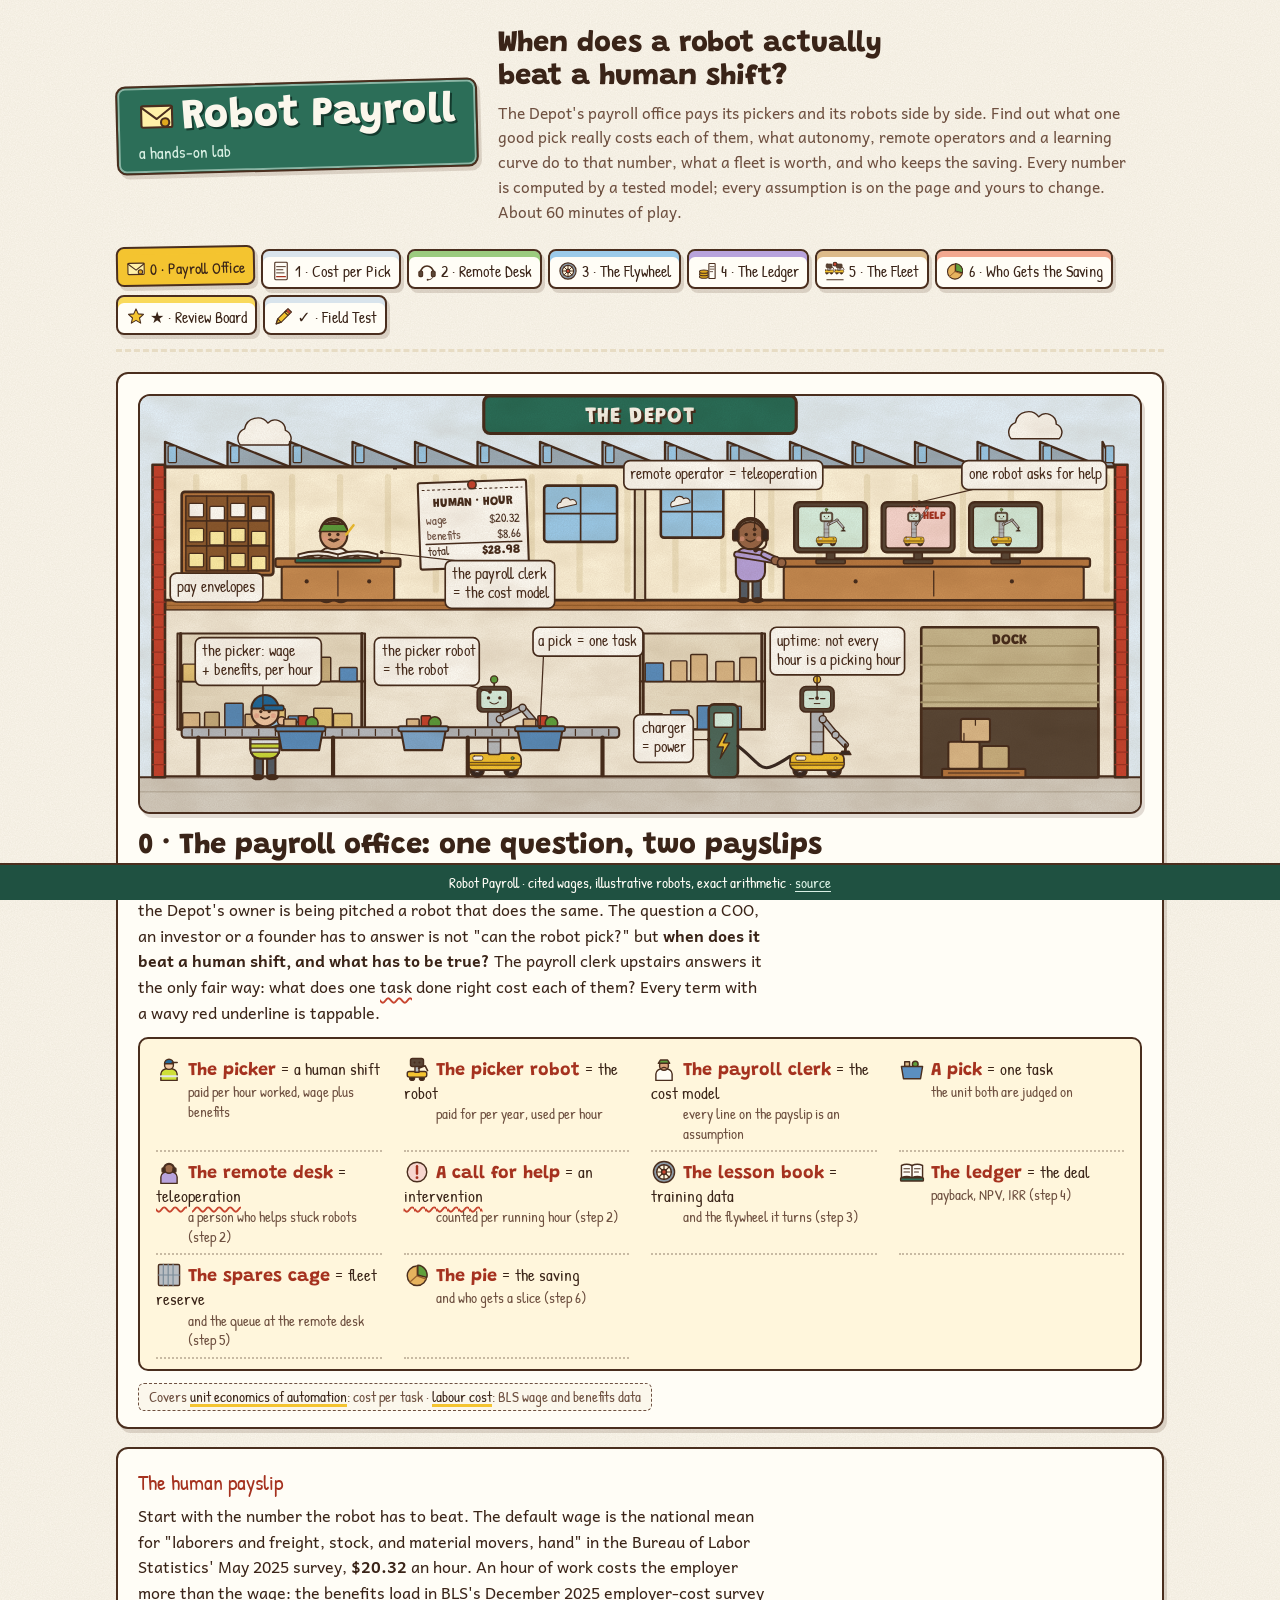
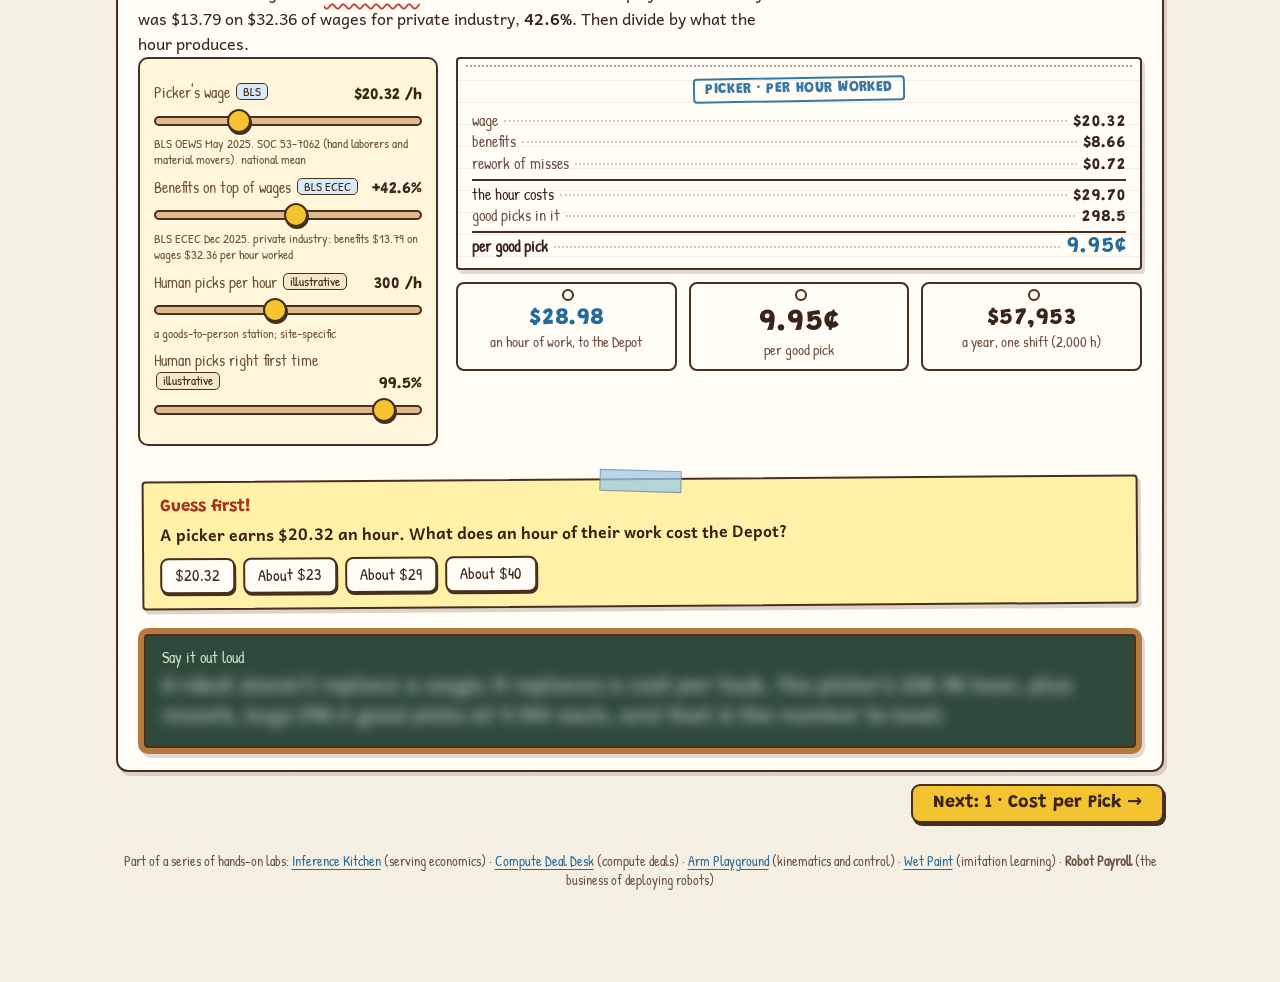
==== robot-payroll/index.html @ c78dd255 "Add Robot Payroll: a lab on when a robot beats a human shift A standalone hands-on lab in robot-payr" ====
<!doctype html>
<html lang="en">
<head>
<meta charset="utf-8">
<meta name="viewport" content="width=device-width,initial-scale=1">
<title>Robot Payroll</title>
<meta name="description" content="A hands-on lab for the business of deploying robots: when does a robot actually beat a human shift, and what has to be true? Cost per task, autonomy and remote operators, the learning curve, payback, NPV and IRR, RaaS vs buy, fleet queueing with Erlang C, and who captures the saving.">
<meta property="og:title" content="Robot Payroll: when does a robot beat a human shift?">
<meta property="og:description" content="A Busytown warehouse with a payroll office that pays humans and robots side by side. Every number comes from a tested model; every assumption is on the page and adjustable.">
<meta property="og:image" content="https://aistacked.netlify.app/robot-payroll/docs/hero.png">
<link rel="icon" href="data:image/svg+xml,%3Csvg xmlns='http://www.w3.org/2000/svg' viewBox='0 0 64 64'%3E%3Crect x='6' y='14' width='52' height='36' rx='3' fill='%23FFF1A8' stroke='%234A2E1E' stroke-width='4'/%3E%3Cpath d='M6 16 L32 36 L58 16' fill='none' stroke='%234A2E1E' stroke-width='4'/%3E%3Ccircle cx='46' cy='42' r='8' fill='%23E0A91E' stroke='%234A2E1E' stroke-width='3'/%3E%3C/svg%3E">
<link rel="preconnect" href="https://fonts.googleapis.com">
<link rel="preconnect" href="https://fonts.gstatic.com" crossorigin>
<link href="https://fonts.googleapis.com/css2?family=Andika:wght@400;700&family=Grandstander:wght@700;800&family=Patrick+Hand&display=swap" rel="stylesheet">
<link rel="stylesheet" href="css/styles.css">
</head>
<body>
<!--
THESIS: A robot beats a human shift when its cost per GOOD task is lower, and that turns on a handful of numbers a pitch deck rarely shows together: utilisation, uptime, cycle time, success rate, interventions per hour and the minutes each takes, the operator ratio those imply, and how fast interventions fall with fleet hours. Drawn as a Busytown warehouse whose payroll office pays humans and robots side by side.
OWN-WORLD: flat gouache on paper; warm-brown outlines; Grandstander signboards, Patrick Hand labels, Andika body; payslips, price tags, sticky-note predictions, chalkboard takeaways; a ledger-green masthead.
HONESTY: the arithmetic (capital recovery, NPV, IRR, payback, Erlang C, the finite-population queue, binomial spares, exact Poisson intervals) is exact. Wage, benefits and electricity defaults are cited (BLS OEWS, BLS ECEC, EIA). Every robot number (price, cycle time, uptime, success, interventions, handling time, operator wage, RaaS fee, margins) is an illustrative assumption, labelled. The learning curve is a toy.
-->
<svg width="0" height="0" style="position:absolute" aria-hidden="true" focusable="false"><defs><filter id="gouache" x="-2%" y="-2%" width="104%" height="104%"><feTurbulence type="fractalNoise" baseFrequency=".045" numOctaves="2" seed="3" result="w"/><feDisplacementMap in="SourceGraphic" in2="w" scale="1.3" xChannelSelector="R" yChannelSelector="G"/></filter></defs></svg>
<div class="wrap">
<header>
  <div class="mast"><b><span class="mi" aria-hidden="true"></span>Robot Payroll</b><span>a hands-on lab</span></div>
  <div><h1>When does a robot actually beat a human shift?</h1>
  <p class="sub">The Depot's payroll office pays its pickers and its robots side by side. Find out what one good pick really costs each of them, what autonomy, remote operators and a learning curve do to that number, what a fleet is worth, and who keeps the saving. Every number is computed by a tested model; every assumption is on the page and yours to change. About 60 minutes of play.</p></div>
</header>

<nav id="nav" aria-label="Steps"></nav>
<div class="changed" id="changed" hidden></div>

<!-- ============ STEP 0 ============ -->
<section id="s0" data-title="Payroll Office" data-n="0">
  <div class="card">
    <div class="scene" data-art="s0"></div>
    <h2>0 · The payroll office: one question, two payslips</h2>
    <p class="lede">The Depot is a warehouse in Busytown. Pickers lift items out of totes into orders, and the Depot's owner is being pitched a robot that does the same. The question a COO, an investor or a founder has to answer is not "can the robot pick?" but <b>when does it beat a human shift, and what has to be true?</b> The payroll clerk upstairs answers it the only fair way: what does one <span class="g" data-g="task">task</span> done right cost each of them? Every term with a wavy red underline is tappable.</p>
    <div class="kmap">
      <div><span class="k" data-i="picker" aria-hidden="true"></span><b>The picker</b> = a human shift<br><span class="t">paid per hour worked, wage plus benefits</span></div>
      <div><span class="k" data-i="robot" aria-hidden="true"></span><b>The picker robot</b> = the robot<br><span class="t">paid for per year, used per hour</span></div>
      <div><span class="k" data-i="clerk" aria-hidden="true"></span><b>The payroll clerk</b> = the cost model<br><span class="t">every line on the payslip is an assumption</span></div>
      <div><span class="k" data-i="tote" aria-hidden="true"></span><b>A pick</b> = one task<br><span class="t">the unit both are judged on</span></div>
      <div><span class="k" data-i="operator" aria-hidden="true"></span><b>The remote desk</b> = <span class="g" data-g="teleop">teleoperation</span><br><span class="t">a person who helps stuck robots (step 2)</span></div>
      <div><span class="k" data-i="help" aria-hidden="true"></span><b>A call for help</b> = an <span class="g" data-g="intervention">intervention</span><br><span class="t">counted per running hour (step 2)</span></div>
      <div><span class="k" data-i="flywheel" aria-hidden="true"></span><b>The lesson book</b> = training data<br><span class="t">and the flywheel it turns (step 3)</span></div>
      <div><span class="k" data-i="ledger" aria-hidden="true"></span><b>The ledger</b> = the deal<br><span class="t">payback, NPV, IRR (step 4)</span></div>
      <div><span class="k" data-i="spares" aria-hidden="true"></span><b>The spares cage</b> = fleet reserve<br><span class="t">and the queue at the remote desk (step 5)</span></div>
      <div><span class="k" data-i="pie" aria-hidden="true"></span><b>The pie</b> = the saving<br><span class="t">and who gets a slice (step 6)</span></div>
    </div>
    <p class="covers">Covers <b>unit economics of automation</b>: cost per task · <b>labour cost</b>: BLS wage and benefits data</p>
  </div>

  <div class="card">
    <h3>The human payslip</h3>
    <p class="lede">Start with the number the robot has to beat. The default wage is the national mean for "laborers and freight, stock, and material movers, hand" in the Bureau of Labor Statistics' May 2025 survey, <span class="qv" data-q="wage">$20.32</span> an hour. An hour of work costs the employer more than the wage: the <span class="g" data-g="burden">benefits load</span> in BLS's December 2025 employer-cost survey was $13.79 on $32.36 of wages for private industry, <span class="qv" data-q="burden">42.6%</span>. Then divide by what the hour produces.</p>
    <div class="pg">
      <div class="panel">
        <div class="sl" data-k="wage"></div>
        <div class="sl" data-k="burden"></div>
        <div class="sl" data-k="humanRate"></div>
        <div class="sl" data-k="humanSuccess"></div>
      </div>
      <div>
        <div class="slips"><div id="s0slip"></div></div>
        <div class="grid g3" style="margin-top:12px">
          <div class="stat"><div class="v acc" id="s0h">–</div><div class="l">an hour of work, to the Depot</div></div>
          <div class="stat big"><div class="v" id="s0cpp">–</div><div class="l">per good pick</div></div>
          <div class="stat"><div class="v" id="s0yr">–</div><div class="l">a year, one shift (2,000 h)</div></div>
        </div>
      </div>
    </div>
    <div class="predict" data-p="s0a">
      <div class="tag">Guess first!</div>
      <div class="q">A picker earns $20.32 an hour. What does an hour of their work cost the Depot?</div>
      <div class="opts"><button data-a="0">$20.32</button><button data-a="1">About $23</button><button data-a="2" data-right>About $29</button><button data-a="3">About $40</button></div>
      <div class="why"><span class="qv" data-q="hourly">$28.98</span>: benefits add <span class="qv" data-q="burden">42.6%</span> to every hour worked (paid leave, insurance, retirement, payroll taxes). That is the BLS average for all private-industry workers; warehouse employers' own loads differ, so the slider is yours. At 300 picks an hour and 99.5% right first time, that hour buys <span class="qv" data-q="hGood">298.5</span> good picks: <span class="qv" data-q="hCents">9.95¢</span> each, including a minute of rework for each miss.</div>
    </div>
    <div class="say" data-say="s0">
      <div class="tag">Say it out loud</div>
      <div class="line">A robot doesn't replace a wage; it replaces a cost per task. The picker's <span class="qv" data-q="hourly">$28.98</span> hour, plus rework, buys <span class="qv" data-q="hGood">298.5</span> good picks at <span class="qv" data-q="hCents">9.95¢</span> each, and that is the number to beat.</div>
    </div>
  </div>
</section>

<!-- ============ STEP 1 ============ -->
<section id="s1" data-title="Cost per Pick" data-n="1">
  <div class="card">
    <div class="scene" data-art="s1"></div>
    <h2>1 · Cost per pick: the robot's payslip</h2>
    <p class="lede">A robot isn't paid by the hour, but every year of it has to be paid for. Its payslip, per scheduled hour: a <span class="g" data-g="crf">capital charge</span> that repays the price and the <span class="g" data-g="integration">integration</span> over its life at the discount rate, upkeep, power, its share of a remote operator, and <span class="g" data-g="rework">rework</span> for every miss. Then divide by the good picks it actually makes, which is where <span class="g" data-g="uptime">uptime</span>, <span class="g" data-g="cycle">cycle time</span>, <span class="g" data-g="success">success rate</span> and calls for help come in. <span class="g" data-g="cpp">Cost per good pick</span> = the hour's cost ÷ the hour's good picks.</p>
    <p class="covers">Covers <b>total cost of ownership</b> · <b>capital recovery</b> vs depreciation · <b>utilisation</b></p>
  </div>
  <div class="card">
    <h3>Two payslips, one scale</h3>
    <div class="pg">
      <div class="panel">
        <div class="sl" data-k="shifts"></div>
        <div class="sl" data-k="capex"></div>
        <div class="sl" data-k="integration"></div>
        <div class="sl" data-k="life"></div>
        <div class="sl" data-k="uptime"></div>
        <div class="sl" data-k="cycle"></div>
        <div class="sl" data-k="success"></div>
        <div class="callout co-i">Robot numbers are <b>illustrative assumptions</b>, not any company's figures. Calls for help and the remote operator are step 2; they're on the slip already.</div>
      </div>
      <div>
        <div class="slips"><div id="s1hslip"></div><div id="s1rslip"></div></div>
        <div class="grid g3" style="margin-top:12px">
          <div class="stat big"><div class="v" id="s1r">–</div><div class="l">robot, per good pick</div></div>
          <div class="stat big"><div class="v acc" id="s1h">–</div><div class="l">human, per good pick</div></div>
          <div class="stat"><div class="v" id="s1s">–</div><div class="l" id="s1sl">robot saves</div></div>
        </div>
        <canvas id="s1bar" class="chart sm" aria-label="Where each cent of a good pick goes, robot against human"></canvas>
        <div class="chartcap">Where a good pick's cost goes. The robot's lines, left to right: capital, upkeep (maintenance and software), power, operators, rework.</div>
      </div>
    </div>
    <h3>Utilisation: the same robot, more hours</h3>
    <p class="lede">The picker costs the same per hour whether the Depot runs one shift or three. The robot's capital and upkeep are fixed per year, so every extra hour it works makes each pick cheaper.</p>
    <canvas id="s1util" class="chart" aria-label="Robot cost per pick against hours worked a year, with the human's cost per pick"></canvas>
    <div class="predict" data-p="s1a">
      <div class="tag">Guess first!</div>
      <div class="q">At two shifts the robot costs <span class="qv" data-q="rCents">8.23¢</span> a pick against the picker's <span class="qv" data-q="hCents">9.95¢</span>. The Depot only runs one shift. Now?</div>
      <div class="opts"><button data-a="0">Still 8.23¢: it's per pick</button><button data-a="1" data-right>Dearer than the picker</button><button data-a="2">Cheaper: less wear</button></div>
      <div class="why"><span class="qv" data-q="r1Cents">13.91¢</span>: the capital charge and upkeep are spread over 2,000 hours instead of 4,000, and the robot loses. Three shifts: <span class="qv" data-q="r3Cents">6.33¢</span>. Utilisation is the first thing to ask a customer about, before the robot's price.</div>
    </div>
    <div class="predict" data-p="s1b">
      <div class="tag">Guess first!</div>
      <div class="q">Which line on the robot's payslip is the smallest?</div>
      <div class="opts"><button data-a="0" data-right>Power</button><button data-a="1">The remote operator's share</button><button data-a="2">Rework of missed picks</button></div>
      <div class="why">Power: <span class="qv" data-q="powerHour">8¢</span> an hour at a 1 kW average draw and EIA's 2024 industrial price of 8.13¢/kWh. The surprise is the other end: at 97% first-time success, rework is <span class="qv" data-q="reworkHour">$4.65</span> an hour, more than the operator's share (<span class="qv" data-q="opsHour">$3.17</span>). Only capital, at <span class="qv" data-q="capHour">$13.19</span>, is bigger. Success rate is a cost line, not a quality footnote.</div>
    </div>
    <div class="say" data-say="s1">
      <div class="tag">Say it out loud</div>
      <div class="line">Cost per good pick is the hour's capital charge, upkeep, power, operator share and rework, divided by good picks. Utilisation spreads the fixed costs; uptime, cycle time and success set how many good picks there are to spread them over.</div>
    </div>
  </div>
  <div class="card" id="books">
    <h3>The books: every assumption</h3>
    <p class="lede">Every number the lab uses, where it comes from, and a slider. Changes here carry through every step. <span class="src bls">BLS</span> <span class="src eia">EIA</span> are cited public data (see SOURCES.md); <span class="src illus">illustrative</span> numbers are assumptions to change; <span class="src toy">toy</span> marks the teaching model in step 3.</p>
    <div id="booksbox" class="booksbox"></div>
    <div class="btnrow"><button class="ghost" id="booksReset">Reset every assumption to the defaults</button></div>
  </div>
</section>

<!-- ============ STEP 2 ============ -->
<section id="s2" data-title="Remote Desk" data-n="2">
  <div class="card">
    <div class="scene" data-art="s2"></div>
    <h2>2 · The remote desk: autonomy is not a yes or no</h2>
    <p class="lede">No robot in a real warehouse is fully autonomous. Some of the time it gets stuck (an item it can't grip, a tote out of place) and calls for help: an <span class="g" data-g="intervention">intervention</span>. A remote operator fixes it by <span class="g" data-g="teleop">teleoperation</span>. Two numbers describe this: interventions per running hour λ (or its inverse, the <span class="g" data-g="mtbi">MTBI</span>), and the operator time each one takes, τ (minutes per call, written as a share of an hour). Together they set the <span class="g" data-g="ratio">operator ratio</span>: one operator can keep up with at most occupancy ÷ (λτ) robots.</p>
    <p class="covers">Covers <b>autonomy as a rate</b> · <b>teleoperation economics</b> · the <b>last 5%</b> problem</p>
  </div>
  <div class="card">
    <h3>Calls per hour, minutes per call</h3>
    <div class="pg">
      <div class="panel">
        <div class="sl"><div class="sl-h"><span>Minutes between calls (MTBI) <span class="src illus">illustrative</span></span><b id="s2mv">–</b></div><input type="range" id="s2m" min="0" max="1000" step="1" aria-label="Minutes between calls"></div>
        <div class="sl" data-k="handleMin"></div>
        <div class="sl" data-k="occTarget"></div>
        <div class="sl" data-k="opWage"></div>
        <div class="lbl">Operator ratio</div>
        <div class="seg" id="s2mode"></div>
        <div class="sl" data-k="opRatio" id="s2fixed"></div>
      </div>
      <div>
        <div class="grid g3">
          <div class="stat"><div class="v" id="s2lam">–</div><div class="l">calls per running hour</div></div>
          <div class="stat"><div class="v good" id="s2aut">–</div><div class="l"><span class="g" data-g="autonomy">autonomous</span>, per pick attempt</div></div>
          <div class="stat"><div class="v" id="s2rat">–</div><div class="l">robots per operator</div></div>
          <div class="stat"><div class="v" id="s2occ">–</div><div class="l">operator <span class="g" data-g="occ">busy</span></div></div>
          <div class="stat"><div class="v" id="s2ops">–</div><div class="l">operator cost per pick</div></div>
          <div class="stat big"><div class="v" id="s2cpp">–</div><div class="l">robot per good pick</div></div>
        </div>
        <canvas id="s2chart" class="chart" aria-label="Robot cost per pick against minutes between calls, with the operator share and the human's cost"></canvas>
        <div class="chartcap">Log scale: from a call every minute to one every 100 hours. The dot is where you are.</div>
      </div>
    </div>
    <h3>The last 5%</h3>
    <p class="lede">Autonomy quoted as a percentage hides the rate. At 10 seconds a pick, the robot attempts 360 picks a running hour, so every point of autonomy below 100% is 3.6 calls an hour.</p>
    <div class="tablewrap"><table class="ladder" id="s2tab"></table></div>
    <div class="predict" data-p="s2a">
      <div class="tag">Guess first!</div>
      <div class="q">The default robot calls for help twice an hour and each call takes the operator 2 minutes. That's <span class="qv" data-q="autonomy">99.44%</span> autonomous per pick. How many robots can one operator look after, staying 75% busy?</div>
      <div class="opts"><button data-a="0">About 100</button><button data-a="1">About 50</button><button data-a="2" data-right>About 11</button><button data-a="3">About 2</button></div>
      <div class="why"><span class="qv" data-q="ratio">11.25</span>. Each robot needs 2 × 2 = 4 operator-minutes per running hour, and 45 busy minutes an hour ÷ 4 = 11.25. "Over 99% autonomous" and "one person per eleven robots" are the same robot.</div>
    </div>
    <div class="predict" data-p="s2b">
      <div class="tag">Guess first!</div>
      <div class="q">At 95% autonomy per pick the robot costs <span class="qv" data-q="a95cents">23.8¢</span> a pick, with <span class="qv" data-q="a95ratio">1.25</span> robots per operator. At 99.9%?</div>
      <div class="opts"><button data-a="0">About 20¢</button><button data-a="1" data-right>About 7¢</button><button data-a="2">About 1¢</button></div>
      <div class="why"><span class="qv" data-q="a999cents">7.13¢</span>. Almost the whole gain is in the last five points: 99% is still <span class="qv" data-q="a99cents">9.42¢</span>, barely under the picker. Past 99.9% the curve goes flat (99.99%: <span class="qv" data-q="a9999cents">7.07¢</span>): the operator line has shrunk to a sliver, one person is capped at watching <span class="qv" data-q="a999ratio">50.0</span> robots, so the rest of the payslip is all that's left. The last 5% of autonomy is where a robot company's economics are made.</div>
    </div>
    <div class="say" data-say="s2">
      <div class="tag">Say it out loud</div>
      <div class="line">Autonomy is a rate: calls per hour times minutes per call. That product sets how many robots one person can watch, and over the last few percent of autonomy the operator line collapses from a cost that sinks the robot to almost nothing.</div>
    </div>
  </div>
</section>

<!-- ============ STEP 3 ============ -->
<section id="s3" data-title="The Flywheel" data-n="3">
  <div class="card">
    <div class="scene" data-art="s3"></div>
    <h2>3 · The flywheel: interventions are training data</h2>
    <p class="lede">Every intervention is a labelled example of something the robot couldn't do, recorded exactly where it went wrong. Feed them back into training (the idea behind <span class="g" data-g="dagger">DAgger and human-in-the-loop learning</span>) and the next software release calls for help less. The more robots deployed, the more hours, the more lessons: a flywheel. How fast it spins is not something this lab can measure, so it is modelled as a <b>transparent toy</b>: interventions per hour fall by a fixed share each time the vendor's cumulative fleet hours double, a <span class="g" data-g="learning">learning curve</span> borrowed by analogy from Wright's 1936 study of airframe labour (about 20% per doubling). No robotics company's curve is used or implied.</p>
    <p class="covers">Covers <b>learning curves</b> · <b>data network effects</b> · one line of <b>DAgger / HIL</b></p>
  </div>
  <div class="card">
    <h3>Calls per hour, as the fleet's hours double</h3>
    <div class="pg">
      <div class="panel">
        <div class="sl" data-k="lambda"></div>
        <div class="sl" data-k="learnDrop"></div>
        <div class="sl" data-k="hours0"></div>
        <div class="sl" data-k="vendorHoursYr"></div>
        <div class="sl" data-k="lambdaFloor"></div>
        <div class="btnrow"><button class="ghost" type="button" id="s3young">A younger robot: 6 calls an hour</button><button class="ghost" type="button" id="s3back">Back to 2</button></div>
        <div class="callout co-w"><b>A toy, labelled.</b> λ(H) = λ₀ · (H / H₀)^log₂(1 − drop), never below the floor. H₀ is the vendor's fleet hours so far, growing by the hours per year. Change any of it.</div>
      </div>
      <div>
        <div class="grid g4">
          <div class="stat"><div class="v" id="s3l1">–</div><div class="l">calls an hour, year 1</div></div>
          <div class="stat"><div class="v" id="s3l3">–</div><div class="l">year 3</div></div>
          <div class="stat"><div class="v" id="s3l5">–</div><div class="l">year 5</div></div>
          <div class="stat"><div class="v good" id="s3x">–</div><div class="l">robot beats the picker from</div></div>
        </div>
        <canvas id="s3chart" class="chart" aria-label="Calls per hour and robot cost per pick over five years on the learning curve"></canvas>
        <div class="chartcap">Left scale: cents per good pick. Right scale, in brick red: calls per running hour. The dashed green line marks the month the robot gets cheaper than the picker, if it does.</div>
      </div>
    </div>
    <div class="predict" data-p="s3a">
      <div class="tag">Guess first!</div>
      <div class="q">A younger robot calls for help 6 times an hour and loses to the picker today. With 20% fewer calls per doubling, starting at 200,000 fleet hours and adding 400,000 a year, when does it start beating the picker?</div>
      <div class="opts"><button data-a="0">Never</button><button data-a="1" data-right>In about a year</button><button data-a="2">After about five years</button></div>
      <div class="why">Month <span class="qv" data-q="cross6">12</span> (set calls to 6 and read the tile). The early doublings come fast: 200,000 hours becomes 600,000 in the first year. The later ones are slow: by year 3 the default robot has had <span class="qv" data-q="dbl3">2.81</span> doublings and calls <span class="qv" data-q="lam3">1.07</span> times an hour, not zero. A curve per doubling rewards whoever has the most deployed hours.</div>
    </div>
    <div class="predict" data-p="s3b">
      <div class="tag">Guess first!</div>
      <div class="q">For the Depot's fleet of 20, what does the learning curve add to the deal's NPV (step 4, 5 years at 10%)?</div>
      <div class="opts"><button data-a="0">Nothing: the robots are already bought</button><button data-a="1" data-right>About a third more</button><button data-a="2">It doubles it five times over</button></div>
      <div class="why">NPV goes from <span class="qv" data-q="npv">$1.63M</span> to <span class="qv" data-q="npvLearn">$2.20M</span> when the software updates bring the calls down (toggle "learning" in step 4). Fewer calls means fewer operators, because the ratio follows the workload. That's why buyers ask whether updates are included, and investors ask for the curve: by cohort, by site, with the definition of an intervention fixed.</div>
    </div>
    <div class="say" data-say="s3">
      <div class="tag">Say it out loud</div>
      <div class="line">Every intervention is a training example. If the vendor learns from them, calls fall with doublings of fleet hours, so deployed hours are the moat, and the curve is an assumption to ask for, not a fact to assume.</div>
    </div>
  </div>
</section>

<!-- ============ STEP 4 ============ -->
<section id="s4" data-title="The Ledger" data-n="4">
  <div class="card">
    <div class="scene" data-art="s4"></div>
    <h2>4 · The ledger: payback, NPV, IRR, and rent or buy</h2>
    <p class="lede">Now the Depot considers a fleet. Year 0: it pays for the robots and their integration. Every year after: it saves the payroll for the picks the robots make, minus what the robots cost to run. The clerk reports three numbers: <span class="g" data-g="payback">payback</span> (when cash in covers cash out), <span class="g" data-g="npv">NPV</span> at the <span class="g" data-g="rate">discount rate</span>, and <span class="g" data-g="irr">IRR</span>. Then two questions a board asks: <span class="g" data-g="raas">rent or buy</span>, and which assumption matters most (the <span class="g" data-g="tornado">tornado</span>).</p>
    <p class="covers">Covers <b>capital budgeting</b>: payback, NPV, IRR · <b>RaaS vs buy</b> · <b>sensitivity analysis</b> · <b>break-even wage</b></p>
  </div>
  <div class="card">
    <h3>A fleet deployment</h3>
    <div class="pg">
      <div class="panel">
        <div class="sl" data-k="fleet"></div>
        <div class="sl" data-k="life"></div>
        <div class="sl" data-k="rate"></div>
        <div class="sl" data-k="raasFee"></div>
        <label class="tg"><input type="checkbox" id="s4learn"><span class="sw"></span>with the learning curve (step 3)</label>
        <div class="callout co-i">RaaS here: a monthly fee per robot that includes the hardware, maintenance and software; the Depot still pays for integration, power, operators and rework. Contracts vary; this one is illustrative.</div>
      </div>
      <div>
        <div class="tablewrap"><table class="ladder" id="s4tab"></table></div>
        <canvas id="s4cash" class="chart" aria-label="Cumulative cash for buying and renting the fleet, by year"></canvas>
        <div class="chartcap">Undiscounted running total of cash: the year-0 outlay, then each year's saving. Where a line crosses zero is its simple payback.</div>
        <div class="grid g2" style="margin-top:12px">
          <div class="stat"><div class="v" id="s4bew">–</div><div class="l"><span class="g" data-g="bew">break-even wage</span>: robot = human per pick</div></div>
          <div class="stat"><div class="v" id="s4bewn">–</div><div class="l">wage at which NPV = 0</div></div>
        </div>
      </div>
    </div>
    <div class="mathbox" id="s4math"></div>
    <h3>Which assumption matters most?</h3>
    <p class="lede">Each bar moves one assumption to a low and a high value (labelled), everything else at the books, and shows the fleet's NPV. Widest first.</p>
    <canvas id="s4torn" class="chart tall" aria-label="Tornado chart of NPV sensitivity to each assumption"></canvas>
    <div class="chartcap"><span class="sw" style="background:#F4B7A7"></span>the pessimistic end of each range · <span class="sw" style="background:#BFE3A6"></span>the optimistic end · the solid line is the books' NPV</div>
    <div class="predict" data-p="s4a">
      <div class="tag">Guess first!</div>
      <div class="q">Of these, which swings the fleet's NPV the most across its range?</div>
      <div class="opts"><button data-a="0">The picker's wage, ±20%</button><button data-a="1" data-right>Shifts a day, 1 to 3</button><button data-a="2">The robot's price, ±25%</button><button data-a="3">Calls per hour, 1 to 4</button></div>
      <div class="why">Shifts (the tornado's top bar: <span class="qv" data-q="tornadoTop">Shifts a day</span>). One shift and the deal loses money; three and NPV more than triples. A deck that quotes payback "on a 24/7 operation" to a one-shift customer is quoting a different deal. Useful life is next: robots that last 3 years rather than 5 turn the NPV negative.</div>
    </div>
    <div class="predict" data-p="s4b">
      <div class="tag">Guess first!</div>
      <div class="q">The fleet pays back in <span class="qv" data-q="payback">32</span> months with an NPV of <span class="qv" data-q="npv">$1.63M</span> and an IRR of <span class="qv" data-q="irr">24.9%</span>. Below what wage does the robot stop beating the picker?</div>
      <div class="opts"><button data-a="0">About $10 an hour</button><button data-a="1" data-right>About $16 an hour</button><button data-a="2">About $20 an hour</button></div>
      <div class="why"><span class="qv" data-q="bew">$16.18</span>, only 20% under the national mean. And the wage at which NPV hits zero is the same, <span class="qv" data-q="bewNpv">$16.18</span>: the capital line on the payslip is the level payment that repays the robot at the discount rate, so "cheaper per pick" and "positive NPV" are one test. Renting at $5,000 a robot-month gives an NPV of <span class="qv" data-q="npvRaas">$1.44M</span>: less, but with a quarter of the cash up front and the vendor carrying the hardware risk.</div>
    </div>
    <div class="say" data-say="s4">
      <div class="tag">Say it out loud</div>
      <div class="line">Payback ignores the cost of money and every year after it; NPV and IRR don't. The deal turns on utilisation and useful life before the robot's price, and the break-even wage says which labour markets it works in.</div>
    </div>
  </div>
</section>

<!-- ============ STEP 5 ============ -->
<section id="s5" data-title="The Fleet" data-n="5">
  <div class="card">
    <div class="scene" data-art="s5"></div>
    <h2>5 · The fleet: shared operators, queues and spares</h2>
    <p class="lede">With twenty robots sharing a remote desk, two of them sometimes get stuck at once, and one waits. A waiting robot isn't picking. This is a queue: calls arrive at random, operators serve them, and the <span class="g" data-g="erlang">Erlang C</span> formula from the <span class="g" data-g="mmc">M/M/c queue</span> gives the chance a call waits and how long. The arrival rate depends on how many robots are running, which depends on how long they wait, so the model solves for both together. Then the other fleet question: how many <span class="g" data-g="spares">spares</span>.</p>
    <p class="covers">Covers <b>queueing</b>: M/M/c, Erlang C, the finite-population check · <b>pooling</b> · <b>spares</b> (binomial)</p>
  </div>
  <div class="card">
    <h3>The remote desk as a queue</h3>
    <div class="pg">
      <div class="panel">
        <div class="sl"><div class="sl-h"><span>Robots sharing the desk</span><b id="s5Rv">–</b></div><input type="range" id="s5R" min="2" max="100" step="1" aria-label="Robots"></div>
        <div class="sl"><div class="sl-h"><span>Operators on shift</span><b id="s5cv">–</b></div><input type="range" id="s5c" min="1" max="20" step="1" aria-label="Operators"></div>
        <div class="sl" data-k="lambda"></div>
        <div class="sl" data-k="handleMin"></div>
        <div class="btnrow"><button class="ghost" id="s5best">Find the cheapest number of operators</button></div>
      </div>
      <div>
        <div class="grid g3">
          <div class="stat"><div class="v" id="s5A">–</div><div class="l">offered load (erlangs)</div></div>
          <div class="stat"><div class="v" id="s5rho">–</div><div class="l">each operator busy</div></div>
          <div class="stat"><div class="v" id="s5pw">–</div><div class="l">calls that wait (Erlang C)</div></div>
          <div class="stat big"><div class="v" id="s5wq">–</div><div class="l">average wait per call</div></div>
          <div class="stat"><div class="v" id="s5idle">–</div><div class="l">of a robot's time spent waiting</div></div>
          <div class="stat big"><div class="v" id="s5cpp">–</div><div class="l">robot per good pick</div></div>
        </div>
        <canvas id="s5chart" class="chart" aria-label="Robot cost per pick against the number of operators"></canvas>
        <div class="chartcap" id="s5cap"></div>
      </div>
    </div>
    <h3>Pooling: the same ratio, bigger desks</h3>
    <div class="tablewrap"><table class="ladder" id="s5pool"></table></div>
    <h3>Spares</h3>
    <div class="pg">
      <div class="panel">
        <div class="sl"><div class="sl-h"><span>Chance the full fleet is working</span><b id="s5tv">–</b></div><input type="range" id="s5t" min="0.5" max="0.995" step="0.005" aria-label="Target"></div>
        <div class="sl" data-k="uptime"></div>
      </div>
      <div class="grid g3">
        <div class="stat"><div class="v" id="s5p0">–</div><div class="l">chance all are up, no spares</div></div>
        <div class="stat big"><div class="v" id="s5S">–</div><div class="l">spares needed</div></div>
        <div class="stat"><div class="v" id="s5Sx">–</div><div class="l">extra robot capital</div></div>
      </div>
    </div>
    <div class="predict" data-p="s5a">
      <div class="tag">Guess first!</div>
      <div class="q">Twenty robots share two operators, each operator busy about 60% of the time. How long does a stuck robot wait, on average, before someone picks up?</div>
      <div class="opts"><button data-a="0">No wait: they're only 60% busy</button><button data-a="1" data-right>About a minute</button><button data-a="2">About ten minutes</button></div>
      <div class="why"><span class="qv" data-q="q2wait">60</span> seconds on top of the 2-minute fix: <span class="qv" data-q="q2pw">42%</span> of calls find both operators busy, because calls arrive in clumps. One operator for twenty robots: <span class="qv" data-q="q1wait">12.2</span> minutes, and the robot loses to the picker. Three: <span class="qv" data-q="q3wait">9</span> seconds. The cheapest desk here has <span class="qv" data-q="bestC">2</span> operators: fewer and robots idle, more and operators idle.</div>
    </div>
    <div class="predict" data-p="s5b">
      <div class="tag">Guess first!</div>
      <div class="q">Keep the ratio at one operator per ten robots. Ten robots with one operator, or a hundred robots with ten: who waits longer?</div>
      <div class="opts"><button data-a="0">The same: same ratio</button><button data-a="1" data-right>The small desk, by far</button><button data-a="2">The big desk: more robots calling</button></div>
      <div class="why">Ten robots, one operator: <span class="qv" data-q="s10wait">147</span> seconds a call. A hundred robots, ten operators: <span class="qv" data-q="s100wait">3</span> seconds. That's <span class="g" data-g="pooling">pooling</span>: a busy moment at one robot is a quiet one at another. An operator ratio from a small pilot understates what a big fleet can run; a ratio quoted for a big fleet overstates what a small customer gets.</div>
    </div>
    <div class="say" data-say="s5">
      <div class="tag">Say it out loud</div>
      <div class="line">When robots share operators, calls queue, and waiting robots don't pick. Erlang C prices the wait; pooling operators across a bigger fleet makes the same ratio wait far less, so scale is an economy of the remote desk. Spares are a binomial: with 95% uptime, twenty robots are all up only about a third of the time.</div>
    </div>
  </div>
</section>

<!-- ============ STEP 6 ============ -->
<section id="s6" data-title="Who Gets the Saving" data-n="6">
  <div class="card">
    <div class="scene" data-art="s6"></div>
    <h2>6 · Who gets the saving: the investor's lens</h2>
    <p class="lede">A robot replaces payroll. That payroll is a pie, and the customer is the last to be served: the robot maker takes its hardware and service price, the integrator its fee, the money tied up its interest, the operators their wages, and rework and power their share. This is a one-step <b>illustrative</b> split of one robot-year at the books' numbers, with margins you can change. It shows the mechanics, not any company's economics.</p>
    <p class="covers">Covers <b>value capture</b> · <b>price ceilings</b> · <b>robotics diligence</b></p>
  </div>
  <div class="card">
    <h3>One robot-year of replaced payroll, sliced</h3>
    <div class="pg">
      <div class="panel">
        <div class="sl" data-k="capex"></div>
        <div class="sl" data-k="cogsPct"></div>
        <div class="sl" data-k="svcMargin"></div>
        <div class="sl" data-k="integration"></div>
        <div class="sl" data-k="intMargin"></div>
      </div>
      <div>
        <canvas id="s6pie" class="chart bar1" aria-label="The payroll a robot replaces in a year, split into who receives it"></canvas>
        <div class="tablewrap"><table class="ladder" id="s6tab"></table></div>
        <div class="grid g3" style="margin-top:12px">
          <div class="stat"><div class="v" id="s6pay">–</div><div class="l">payroll replaced a robot-year</div></div>
          <div class="stat big"><div class="v good" id="s6cust">–</div><div class="l" id="s6custl">the Depot keeps</div></div>
          <div class="stat"><div class="v" id="s6ceil">–</div><div class="l"><span class="g" data-g="ceiling">price ceiling</span> for the robot</div></div>
        </div>
      </div>
    </div>
    <div class="predict" data-p="s6a">
      <div class="tag">Guess first!</div>
      <div class="q">A robot replaces <span class="qv" data-q="payroll">$123,780</span> of picker payroll a year. How much of it does the Depot keep?</div>
      <div class="opts"><button data-a="0">About 80%</button><button data-a="1">About half</button><button data-a="2" data-right>About a sixth</button></div>
      <div class="why"><span class="qv" data-q="custShare">17%</span>. The robot maker's gross profit is <span class="qv" data-q="makerProfit">$21,000</span> a robot-year at these margins, about as much as the customer keeps. The robot's <span class="g" data-g="ceiling">price ceiling</span> is <span class="qv" data-q="ceiling">$212,360</span>: above it the Depot is better off with pickers. Every point of uptime, success or autonomy raises that ceiling, which is why a robot company's pricing power lives in its operating metrics, not its bill of materials.</div>
    </div>
  </div>
  <div class="card">
    <h3>The diligence checklist</h3>
    <p class="lede">A robotics startup's deck quotes an MTBI, an operator ratio and an autonomy rate. Put its claims here; the checklist tests them against each other and the books, and lists what to ask for. The 95% range on MTBI is the <span class="g" data-g="poisson">exact Poisson interval</span> for the number of interventions behind it.</p>
    <div class="pg">
      <div class="panel">
        <div class="sl"><div class="sl-h"><span>Claimed MTBI</span><b id="d1v">–</b></div><input type="range" id="d1" min="0.1" max="40" step="0.1" aria-label="Claimed MTBI hours"></div>
        <div class="sl"><div class="sl-h"><span>Robot-hours behind the claim</span><b id="d2v">–</b></div><input type="range" id="d2" min="10" max="20000" step="10" aria-label="Robot-hours of evidence"></div>
        <div class="sl"><div class="sl-h"><span>Claimed robots per operator</span><b id="d3v">–</b></div><input type="range" id="d3" min="1" max="100" step="1" aria-label="Claimed robots per operator"></div>
        <div class="sl"><div class="sl-h"><span>Claimed autonomy per pick</span><b id="d4v">–</b></div><input type="range" id="d4" min="90" max="99.99" step="0.01" aria-label="Claimed autonomy percent"></div>
      </div>
      <div>
        <div class="checks" id="dlist"></div>
        <div class="brief" id="dask"></div>
        <div class="btnrow"><button class="ghost" id="dcopy">Copy the checklist</button><span class="status" id="dst"></span></div>
      </div>
    </div>
    <div class="predict" data-p="s6b">
      <div class="tag">Guess first!</div>
      <div class="q">A deck says "MTBI of 8 hours", from 120 robot-hours of pilot data. What range is that consistent with?</div>
      <div class="opts"><button data-a="0">7.5 to 8.5 hours</button><button data-a="1" data-right>About 5 to 14 hours</button><button data-a="2">Anything from 1 to 100 hours</button></div>
      <div class="why">120 hours at 8 hours each is <span class="qv" data-q="ciK">15</span> interventions, and the exact 95% interval for 15 random events turns into an MTBI between <span class="qv" data-q="ciLo">4.9</span> and <span class="qv" data-q="ciHi">14.3</span> hours. Ask for the hours behind every rate, by site and by month, and for the definition of an intervention.</div>
    </div>
    <div class="say" data-say="s6">
      <div class="tag">Say it out loud</div>
      <div class="line">The saving is the payroll replaced minus everyone else's slice; the customer eats last, and the robot's price ceiling is set by the payroll. Diligence asks for the numbers that size the pie: calls per hour, minutes per call, uptime, success, operator ratio, and the hours behind each.</div>
    </div>
  </div>
</section>

<!-- ============ REVIEW BOARD ============ -->
<section id="cap" data-title="Review Board" data-n="★">
  <div class="card">
    <div class="scene" data-art="cap"></div>
    <h2>★ Investor review board</h2>
    <p class="lede">Three pitch decks from three fictional robot companies, each with one flawed line in its spreadsheet. For each: run the deck's own sheet through the model (it reproduces the claim), pick the fix, re-run it, and name what the deck got wrong. The tempting fixes are on the list; they move the number the wrong way, or not at all. Each deck is scored on the re-run <em>and</em> the diagnosis.</p>
    <div id="capcases"></div>
    <div class="row" style="margin-top:12px"><span class="stars" id="capstars">☆☆☆</span><span class="verdict" id="capverdict"></span></div>
  </div>
</section>

<!-- ============ FIELD TEST ============ -->
<section id="ft" data-title="Field Test" data-n="✓">
  <div class="card">
    <h2>✓ Field test</h2>
    <p class="lede">Ten questions. Answer each by operating the widget in the step named, at the books' default assumptions (reset them in step 1 if you've changed any). Eight or more earns the check.</p>
    <div id="ftqs"></div>
    <div class="btnrow"><button class="act" id="ftgo">Grade me</button><span id="ftscore" style="font:18px var(--hand);align-self:center"></span></div>
  </div>
  <div class="card">
    <h3>What's exact here, what's sourced, and what's a model</h3>
    <ul class="honest">
      <li><b>Exact arithmetic:</b> the capital recovery factor, NPV, IRR (bisection), payback, break-even wages (bisection), Erlang C (from Erlang B by the standard recursion), the M/M/c wait, the finite-population "machine-repair" queue used as a cross-check, binomial spares, and the exact (Garwood) Poisson interval. <code>node tests/check.js</code> checks each against hand-computed cases and prints every number this page quotes.</li>
      <li><b>Sourced defaults:</b> the picker's wage ($20.32, BLS Occupational Employment and Wage Statistics, May 2025, SOC 53-7062, national mean); the benefits load (42.6%, BLS Employer Costs for Employee Compensation, December 2025, private industry, $13.79 of benefits on $32.36 of wages per hour worked); electricity (8.13¢/kWh, EIA's 2024 US average industrial price). Dated, with links, in SOURCES.md.</li>
      <li><b>Illustrative assumptions, labelled on every slider:</b> every robot number (price, integration, life, maintenance, software, power draw, uptime, cycle time, success, interventions, minutes per intervention), the human's picks per hour and accuracy, rework minutes, the operator's wage and ratio limits, the discount rate, the RaaS fee, and the margins in step 6. Publicly listed robot prices are quoted in SOURCES.md only as anchors (a $24,950 mobile manipulator for research, a $74,500 quadruped in 2020); a warehouse picking cell is a different product. No company's private numbers are used, and the three decks are fictional.</li>
      <li><b>Teaching models:</b> the learning curve is a toy (a Wright-style curve by analogy, not a measurement). The queue assumes random arrivals and service times and uses the infinite-population Erlang C with a fixed point for the call rate; the exact finite-population model is shown beside it and waits less for small fleets. Cash flows are yearly, pre-tax, with no residual value, no ramp-up and no inflation. Humans are assumed to be paid only for hours worked; real staffing has minimum shifts, overtime, hiring and turnover costs this model leaves out.</li>
    </ul>
    <p class="muted" style="font-size:15px;margin-top:10px">Sources (dated, with what each supports, in <a href="https://github.com/bakulbadwal/aistack/blob/main/robot-payroll/SOURCES.md" target="_blank" rel="noopener">SOURCES.md</a>): BLS <a href="https://www.bls.gov/oes/current/oes537062.htm" target="_blank" rel="noopener">OEWS, 53-7062</a> · BLS <a href="https://www.bls.gov/news.release/ecec.htm" target="_blank" rel="noopener">Employer Costs for Employee Compensation</a> · EIA <a href="https://www.eia.gov/electricity/annual/" target="_blank" rel="noopener">Electric Power Annual</a> · IFR <a href="https://ifr.org/ifr-press-releases/news/service-robots-see-global-growth-boom" target="_blank" rel="noopener">World Robotics 2025</a> · Wright (1936), "Factors Affecting the Cost of Airplanes" · Erlang (1917) · Ross, Gordon &amp; Bagnell (2011), DAgger.</p>
    <div class="btnrow"><button class="ghost" id="reset">Reset all progress</button></div>
  </div>
</section>

<p class="series">Part of a series of hands-on labs: <a href="https://bakulbadwal.github.io/inference-kitchen/">Inference Kitchen</a> (serving economics) · <a href="https://bakulbadwal.github.io/compute-deal-desk/">Compute Deal Desk</a> (compute deals) · <a href="https://bakulbadwal.github.io/arm-playground/">Arm Playground</a> (kinematics and control) · <a href="https://bakulbadwal.github.io/arm-playground/wet-paint/">Wet Paint</a> (imitation learning) · <b>Robot Payroll</b> (the business of deploying robots)</p>
</div>
<div id="tip" role="tooltip"></div>
<footer>Robot Payroll · cited wages, illustrative robots, exact arithmetic · <a href="https://github.com/bakulbadwal/aistack/tree/main/robot-payroll" style="color:#D9F0E4">source</a></footer>

<script src="js/core.js"></script>
<script src="js/glossary.js"></script>
<script src="js/art.js"></script>
<script src="js/app.js"></script>
</body>
</html>
---- robot-payroll/css/styles.css ----
/* Robot Payroll — a Busytown warehouse with a payroll office, sibling of Inference Kitchen, Compute Deal Desk and Wet Paint.
   Flat gouache on paper, warm-brown outlines, hand-lettered signs, every object labelled. Built on Wet Paint's stylesheet. */
:root{
  --paper:#FBF7EC; --sheet:#FFFDF6; --ink:#3A2418; --line:#4A2E1E; --soft:#6E5040; --rule:#E7DCC4;
  --yellow:#F4C430; --brick:#C8452F; --grass:#5FA03C; --sky:#9CCBEA; --sand:#DDBB8A; --lilac:#B8A3DC; --steel:#B9BDC2; --wood:#B8793F;
  /* darker partners for text/lines on paper (≥4.5:1) */
  --brick-d:#A5321F; --grass-d:#3B7422; --sky-d:#246A9C; --yellow-d:#8A6300; --lilac-d:#5E4A94;
  /* the Depot */
  --human:#246A9C; --robot:#8A6300; --ops:#5E4A94; --ledger:#2C6E58; --ledger-d:#1F5141; --manila:#F3E3B8;
  --sign:'Grandstander','Patrick Hand',system-ui,sans-serif;
  --hand:'Patrick Hand','Kalam',system-ui,sans-serif;
  --body:'Andika',system-ui,-apple-system,'Segoe UI',sans-serif;
  --stroke:2.5px solid var(--line);
  --lift:3px 4px 0 rgba(74,46,30,.16);
}
*{box-sizing:border-box;margin:0;padding:0}
html{-webkit-text-size-adjust:100%}
body{background:var(--paper);color:var(--ink);font:16px/1.6 var(--body);padding-bottom:68px;overflow-x:hidden;
  background-image:url("data:image/svg+xml,%3Csvg xmlns='http://www.w3.org/2000/svg' width='240' height='240'%3E%3Cfilter id='n'%3E%3CfeTurbulence type='fractalNoise' baseFrequency='.85' numOctaves='3' stitchTiles='stitch'/%3E%3CfeColorMatrix values='0 0 0 0 .29 0 0 0 0 .18 0 0 0 0 .12 0 0 0 .12 0'/%3E%3C/filter%3E%3Crect width='100%25' height='100%25' filter='url(%23n)'/%3E%3C/svg%3E");background-size:240px 240px}
a{color:var(--sky-d);text-underline-offset:3px}
.wrap{max-width:1080px;margin:0 auto;padding:18px 16px}

/* ---------- masthead: a painted highway guide sign ---------- */
header{display:grid;grid-template-columns:auto 1fr;gap:20px;align-items:center;padding:10px 0 18px}
.mast{display:inline-block;background:var(--ledger);color:var(--paper);border:var(--stroke);border-radius:10px;padding:8px 20px 10px;box-shadow:inset 0 0 0 2px rgba(217,240,228,.55),var(--lift);transform:rotate(-1.5deg)}
.mast b{display:block;font:800 42px/1.05 var(--sign);letter-spacing:.01em;text-shadow:2px 2px 0 #143A2D}
.mast span{display:block;font:400 17px/1.2 var(--hand);color:#D9F0E4;margin-top:2px}
.mast .mi{display:inline-block;width:38px;height:38px;vertical-align:-7px;margin-right:6px}
.mast .mi svg{width:100%;height:100%;display:block}
h1{font:800 29px/1.15 var(--sign);color:var(--ink);text-wrap:balance}
.sub{color:var(--soft);font-size:15.5px;margin-top:6px;max-width:640px}
@media(max-width:720px){header{grid-template-columns:1fr}.mast b{font-size:36px}h1{font-size:24px}}

/* ---------- nav: painted street signs ---------- */
nav{display:flex;gap:6px;flex-wrap:wrap;margin:6px 0 20px;padding-bottom:14px;border-bottom:3px dashed var(--rule)}
nav button{--c:var(--yellow);background:var(--sheet);border:var(--stroke);border-radius:8px;color:var(--ink);padding:10px 8px 6px;cursor:pointer;font:400 16px/1.15 var(--hand);box-shadow:inset 0 6px 0 var(--c),var(--lift);transition:transform .15s cubic-bezier(.2,.8,.2,1)}
nav button:hover{transform:translateY(-2px)}
nav button.on{background:var(--c);transform:translateY(-3px) rotate(-1deg)}
nav button .ic{display:inline-block;width:20px;height:20px;vertical-align:-4px;margin-right:4px}
nav button .ic svg,.kmap .k svg{width:100%;height:100%;display:block}
nav button .chk{color:var(--grass-d);margin-left:4px;font-weight:700}
nav button:nth-child(1){--c:var(--yellow)}nav button:nth-child(2){--c:#D9E4EC}nav button:nth-child(3){--c:#9BCB7E}nav button:nth-child(4){--c:var(--sky)}
nav button:nth-child(5){--c:var(--lilac)}nav button:nth-child(6){--c:var(--sand)}nav button:nth-child(7){--c:#F2A88F}nav button:nth-child(8){--c:#F9D95B}nav button:nth-child(9){--c:#D9E4EC}nav button:nth-child(10){--c:#B7DD9C}nav button:nth-child(11){--c:#E5C9F2}
canvas.chart2{aspect-ratio:2.6/1;height:auto}
.series{font:400 14px/1.4 var(--hand);color:var(--soft);text-align:center;margin:18px 0 6px}
.series a{color:var(--sky-d)}
nav button:focus-visible{outline:3px solid var(--sky-d);outline-offset:2px}

section{display:none}
section.on{display:block;animation:rise .35s cubic-bezier(.16,1,.3,1)}
@keyframes rise{from{opacity:.001;transform:translateY(8px)}to{opacity:1;transform:none}}

/* ---------- the illustrated scene ---------- */
.scene{position:relative;background:#E5F2FA;border:var(--stroke);border-radius:12px;overflow:hidden;margin:0 0 16px;box-shadow:var(--lift);min-height:60px}
.scene svg{display:block;width:100%;height:auto;filter:url(#gouache)}
.scene::after{content:"";position:absolute;inset:0;pointer-events:none;background:url("data:image/svg+xml,%3Csvg xmlns='http://www.w3.org/2000/svg' width='600' height='300'%3E%3Cfilter id='m'%3E%3CfeTurbulence type='fractalNoise' baseFrequency='.018 .035' numOctaves='4' seed='7' stitchTiles='stitch'/%3E%3CfeColorMatrix values='0 0 0 0 .35 0 0 0 0 .22 0 0 0 0 .12 0 0 0 .9 -.28'/%3E%3C/filter%3E%3Crect width='100%25' height='100%25' filter='url(%23m)'/%3E%3C/svg%3E"),url("data:image/svg+xml,%3Csvg xmlns='http://www.w3.org/2000/svg' width='240' height='240'%3E%3Cfilter id='n'%3E%3CfeTurbulence type='fractalNoise' baseFrequency='.85' numOctaves='3' stitchTiles='stitch'/%3E%3CfeColorMatrix values='0 0 0 0 .29 0 0 0 0 .18 0 0 0 0 .12 0 0 0 .5 0'/%3E%3C/filter%3E%3Crect width='100%25' height='100%25' filter='url(%23n)'/%3E%3C/svg%3E");background-size:600px 300px,240px 240px;mix-blend-mode:multiply;opacity:.34}
.scene:empty{display:none}

/* ---------- panels ---------- */
.card{background:var(--sheet);border:var(--stroke);border-radius:12px;padding:20px 20px 16px;margin-bottom:18px;box-shadow:var(--lift)}
.card h2{font:800 29px/1.15 var(--sign);color:var(--ink);margin-bottom:8px;text-wrap:balance}
.card h3{font:400 22px/1.2 var(--hand);color:var(--brick-d);margin:18px 0 8px}
.card h3:first-child{margin-top:0}
.lede{font-size:16px;max-width:70ch}
.covers{display:inline-block;margin-top:12px;font:400 15px/1.35 var(--hand);color:var(--soft);background:var(--paper);border:1.5px dashed var(--soft);border-radius:6px;padding:3px 10px}
.covers b{color:var(--ink);font-weight:400;text-decoration:underline;text-decoration-color:var(--yellow);text-decoration-thickness:3px}
.grid{display:grid;gap:12px}
.g2{grid-template-columns:1fr 1fr}.g3{grid-template-columns:repeat(3,1fr)}.g4{grid-template-columns:repeat(4,1fr)}
@media(max-width:760px){.g2,.g3,.g4{grid-template-columns:1fr 1fr}}
@media(max-width:400px){.stat{padding:20px 6px 8px}.stat .l{font-size:13.5px}}
.pg{display:grid;grid-template-columns:300px minmax(0,1fr);gap:18px;align-items:start}
@media(max-width:840px){.pg{grid-template-columns:minmax(0,1fr)}}
.panel{background:#FFF6DC;border:2px solid var(--line);border-radius:10px;padding:14px;margin-bottom:12px;min-width:0}
.panel h3{margin-top:0}

/* readouts: price tags hung on a nail */
.stat{position:relative;background:var(--sheet);border:2px solid var(--line);border-radius:8px;padding:22px 8px 9px;text-align:center;min-width:0}
.stat::before{content:"";position:absolute;top:5px;left:50%;width:8px;height:8px;margin-left:-4px;border-radius:50%;background:var(--paper);border:2px solid var(--line)}
.stat .v{font:800 23px/1.15 var(--sign);font-variant-numeric:tabular-nums;overflow-wrap:anywhere;color:var(--ink)}
.stat .l{font:400 14.5px/1.2 var(--hand);color:var(--soft);margin-top:2px}
.stat.big .v{font-size:30px}
.v.good{color:var(--grass-d)}.v.warn{color:var(--yellow-d)}.v.bad{color:var(--brick-d)}.v.gold{color:#8A5A12}.v.acc{color:var(--sky-d)}.v.acc{color:var(--human)}

/* ---------- controls ---------- */
.lbl{font:400 16px/1.3 var(--hand);color:var(--soft);margin-top:6px}
.sl{margin:9px 0}
.sl-h{display:flex;justify-content:space-between;align-items:flex-end;gap:8px;font:400 16px/1.3 var(--hand);color:var(--soft);margin-bottom:4px}
.sl-h .src{vertical-align:2px;margin-left:2px}
.sl .note{font:400 13px/1.25 var(--hand);color:var(--soft);margin-top:3px}
.sl-h>span{flex:1;min-width:0}
.sl-h b{color:var(--ink);font:700 16px var(--sign);text-align:right;white-space:nowrap;flex:none}
input[type=range]{-webkit-appearance:none;appearance:none;width:100%;height:10px;background:var(--sand);border:2px solid var(--line);border-radius:6px;outline:none;cursor:pointer}
input[type=range]::-webkit-slider-thumb{-webkit-appearance:none;width:24px;height:24px;border-radius:50%;background:var(--yellow);border:2.5px solid var(--line);box-shadow:1px 2px 0 var(--line)}
input[type=range]::-moz-range-thumb{width:20px;height:20px;border-radius:50%;background:var(--yellow);border:2.5px solid var(--line)}
input[type=range]:focus-visible::-webkit-slider-thumb{box-shadow:0 0 0 4px rgba(36,106,156,.45)}
.seg{display:flex;gap:6px;flex-wrap:wrap;margin:6px 0 10px}
.seg button{background:var(--sheet);border:2px solid var(--line);color:var(--ink);padding:4px 10px 5px;border-radius:7px;cursor:pointer;font:400 16px/1.2 var(--hand);transition:transform .12s}
.seg button:hover{transform:translateY(-1px)}
.seg button.on{background:var(--sky);box-shadow:inset 0 -3px 0 rgba(74,46,30,.18)}
.seg button:disabled{opacity:.4;cursor:not-allowed;transform:none}
button:focus-visible{outline:3px solid var(--sky-d);outline-offset:2px}
.tg{display:flex;align-items:center;gap:10px;padding:5px 0;font-size:15px;cursor:pointer;user-select:none}
.tg input{position:absolute;opacity:0;width:1px;height:1px}
.tg .sw{width:40px;height:23px;border-radius:12px;background:var(--sand);border:2px solid var(--line);position:relative;flex:none;transition:background .15s}
.tg .sw::after{content:"";position:absolute;top:2px;left:2px;width:15px;height:15px;border-radius:50%;background:var(--sheet);border:2px solid var(--line);transition:transform .18s cubic-bezier(.2,.8,.2,1)}
.tg input:checked+.sw{background:var(--grass)}
.tg input:checked+.sw::after{transform:translateX(17px)}
.tg input:focus-visible+.sw{box-shadow:0 0 0 3px rgba(36,106,156,.45)}
.tg input:disabled+.sw{opacity:.5}
button.act{background:var(--yellow);color:var(--ink);border:2.5px solid var(--line);padding:8px 20px 9px;border-radius:9px;font:700 18px/1 var(--sign);cursor:pointer;box-shadow:2px 3px 0 var(--line);transition:transform .1s,box-shadow .1s}
button.act:hover{transform:translate(-1px,-1px);box-shadow:3px 4px 0 var(--line)}
button.act:active{transform:translate(2px,3px);box-shadow:0 0 0 var(--line)}
button.act:disabled{opacity:.55;cursor:default;transform:none;box-shadow:2px 3px 0 var(--line)}
button.ghost{background:var(--sheet);color:var(--ink);border:2px solid var(--line);padding:6px 13px 7px;border-radius:8px;font:400 16px/1.1 var(--hand);cursor:pointer;box-shadow:1px 2px 0 var(--line);transition:transform .1s,box-shadow .1s}
button.ghost:hover{background:#FFF1C6}
button.ghost:active{transform:translate(1px,2px);box-shadow:0 0 0 var(--line)}
button.ghost:disabled{opacity:.55;cursor:default}
.btnrow{display:flex;gap:8px;flex-wrap:wrap;margin:8px 0;align-items:center}
input[type=number],input[type=text],select{background:var(--sheet);border:2px solid var(--line);color:var(--ink);padding:7px 10px;border-radius:7px;font:16px var(--body);width:160px;max-width:100%}
input:focus,select:focus{outline:3px solid var(--sky-d);outline-offset:1px}

/* ---------- callouts: little signs pinned up ---------- */
.callout{border-radius:8px;padding:9px 12px 10px;margin-top:10px;font-size:15px;border:2px solid var(--line);background:var(--sheet)}
.co-i{background:#EAF4FB}.co-w{background:#FFF3CC}.co-r{background:#FBE3DC}.co-g{background:#E7F3DE}
.callout b{color:var(--ink)}

/* ---------- predict: a sticky note ---------- */
.predict{position:relative;background:#FFF1A8;border:2px solid var(--line);border-radius:4px;padding:16px 16px 14px;margin:20px 4px 14px;box-shadow:3px 4px 0 rgba(74,46,30,.2);transform:rotate(-.4deg)}
.predict::before{content:"";position:absolute;top:-10px;left:50%;width:80px;height:20px;margin-left:-40px;background:rgba(156,203,234,.75);border:1.5px solid rgba(74,46,30,.35);transform:rotate(2deg)}
.predict .tag{font:700 17px/1 var(--sign);color:var(--brick-d);margin-bottom:6px}
.predict .q{font-weight:700;font-size:16px;margin-bottom:10px}
.predict .opts{display:flex;gap:8px;flex-wrap:wrap}
.predict .opts button{background:var(--sheet);border:2px solid var(--line);color:var(--ink);padding:6px 13px 7px;border-radius:8px;cursor:pointer;font:400 16.5px/1.2 var(--hand);box-shadow:1px 2px 0 var(--line)}
.predict .opts button:hover:not(:disabled){background:#FFFBE6}
.predict .opts button.right{background:#BFE3A6}
.predict .opts button.wrong{background:#F4B7A7;text-decoration:line-through}
.predict .opts button:disabled{cursor:default}
.predict .why{display:none;margin-top:11px;font-size:15.5px;border-top:2px dashed rgba(74,46,30,.35);padding-top:10px}
.predict.done .why{display:block;animation:rise .3s cubic-bezier(.16,1,.3,1)}

/* ---------- say it out loud: a chalkboard ---------- */
.say{position:relative;border:6px solid var(--wood);border-radius:10px;padding:14px 18px;margin-top:20px;background:#2F4A3A;color:#E9F1E4;box-shadow:inset 0 0 0 2px var(--line),var(--lift)}
.say .tag{font:400 16px/1.2 var(--hand);color:#CFE2C4;margin-bottom:6px}
.say .line{font:700 21px/1.45 var(--sign);color:#FFFDF6}
.say:not(.open) .line{filter:blur(6px);user-select:none;pointer-events:none;opacity:.55}
.say.open .tag{color:var(--yellow)}

/* ---------- the cast: a menu board ---------- */
.kmap{display:grid;grid-template-columns:repeat(auto-fit,minmax(220px,1fr));gap:0 22px;margin-top:12px;background:#FFF6DC;border:2.5px solid var(--line);border-radius:10px;padding:10px 16px}
.kmap div{display:block;padding:7px 0;border-bottom:2px dotted rgba(74,46,30,.3);font:400 17px/1.3 var(--hand)}
.kmap .k{display:inline-block;width:26px;height:26px;vertical-align:-7px;margin-right:6px}
.kmap b{font:700 18px var(--sign);color:var(--brick-d)}
.kmap .t{display:block;color:var(--soft);font-size:15px;padding-left:32px}
.kmap br{display:none}

/* ---------- charts and the square ---------- */
canvas{display:block;width:100%;background:var(--sheet);border:2px solid var(--line);border-radius:8px}
canvas.chart.sm{aspect-ratio:1.8/1}
.ctl{display:grid;grid-template-columns:repeat(auto-fit,minmax(220px,1fr));gap:10px 18px;align-items:end;background:var(--cream-board,#FFF6DC);border:var(--stroke);border-radius:10px;padding:10px 14px 12px;box-shadow:var(--lift)}
.ctl .btnrow{margin:0}
canvas.chart{aspect-ratio:2.2/1;height:auto}
.chartcap{font:400 14.5px/1.35 var(--hand);color:var(--soft);margin-top:6px}
.chartcap .sw{display:inline-block;width:12px;height:12px;border:1.5px solid var(--line);border-radius:2px;vertical-align:-1px;margin-right:4px}
.legend{display:flex;gap:14px;flex-wrap:wrap;font:400 15px var(--hand);color:var(--soft);margin-top:8px}
.legend .dot{display:inline-block;width:11px;height:11px;border-radius:50%;border:1.5px solid var(--line);vertical-align:-1px;margin-right:5px}

/* worked math: a chalk box */
.mathbox{background:#2F4A3A;color:#E9F1E4;border:5px solid var(--wood);border-radius:9px;padding:10px 12px;margin-top:10px;box-shadow:inset 0 0 0 2px var(--line)}
.mathbox .eq{font:700 17px/1.4 var(--sign);color:#FFFDF6}
.mathbox .eqn{font:400 16px/1.45 var(--hand);color:#CFE2C4;margin-top:6px}
.mathbox .eqn b{color:#FFE27A}
.mathbox .ok{color:#BFE3A6}.mathbox .bad{color:#F4B7A7}

/* the drive log (step 0) */
.logtab{margin-top:12px;max-height:220px;overflow:auto;border:2px solid var(--line);border-radius:8px;background:var(--sheet)}
.lr{display:grid;grid-template-columns:.6fr 1fr 1.2fr;gap:4px;padding:4px 10px;font:400 15.5px/1.3 var(--hand);border-bottom:1.5px dotted rgba(74,46,30,.25)}
.lr.h{background:#FFF6DC;color:var(--soft);position:sticky;top:0}
.lr.note{display:block;color:var(--soft)}
.lr i{font-style:normal}

/* the passes ladder (steps 3 and 4) */
.ladder{width:100%;border:2px solid var(--line);border-radius:8px;overflow:hidden;background:var(--sheet);border-collapse:separate;border-spacing:0;font:400 15.5px/1.3 var(--hand);margin-top:10px}
.ladder th,.ladder td{padding:5px 10px;text-align:right;border-bottom:1.5px dotted rgba(74,46,30,.25)}
.ladder th{background:#FFF6DC;color:var(--soft);font-weight:400}
.ladder td:first-child,.ladder th:first-child{text-align:left}
.ladder tr:last-child td{border-bottom:0}
.ladder .n{font:700 16px var(--sign)}
.ladder tr.now{background:#FFF1C6}
.ladder tr.no td{color:var(--brick-d)}
.ladder tr.slow{background:#FBE3DC}
.tablewrap{overflow-x:auto;margin-top:10px;-webkit-overflow-scrolling:touch}
.tablewrap .ladder{margin-top:0;min-width:440px}
@media(max-width:600px){.tablewrap .ladder{min-width:0}.ladder th,.ladder td{padding:4px 4px;font-size:13.5px;line-height:1.25}.ladder td:not(:first-child):not(.muted){white-space:nowrap}.ladder th{font-size:12.5px}.ladder .n{font-size:14px}.ladder td.muted{font-size:12.5px}}

/* the drive HUD (step 6) */
.hud{display:grid;grid-template-columns:repeat(4,minmax(0,1fr));gap:8px;margin-top:10px}
@media(max-width:600px){.hud{grid-template-columns:1fr 1fr}}
.pins{display:flex;gap:4px;flex-wrap:wrap;margin-top:6px}
.pins i{display:inline-block;width:14px;height:14px;border-radius:50%;border:1.8px solid var(--line);background:var(--sheet)}
.pins i.lit{background:var(--yellow)}
.pins i.done{background:var(--grass)}
.status{font:400 16px/1.3 var(--hand);margin-top:8px;min-height:22px}
.status b{font:700 16px var(--sign);color:var(--sky-d)}
.status.hit b{color:var(--brick-d)}

/* ---------- review board ---------- */
.check{display:flex;gap:10px;align-items:flex-start;padding:8px 0;border-bottom:2px dotted rgba(74,46,30,.25);font-size:15.5px}
.check:last-child{border-bottom:0}
.check .ic{flex:none;width:26px;height:26px;border:2px solid var(--line);border-radius:50%;text-align:center;font:700 16px/22px var(--sign)}
.check.ok .ic,.check.pass .ic{background:#BFE3A6;color:var(--grass-d)}.check.no .ic{background:#F4B7A7;color:var(--brick-d)}
.check .why{color:var(--soft);font-size:14.5px}
.brief{background:#EAF4FB;border:2px solid var(--line);border-radius:8px;padding:12px 14px;margin:10px 0;font-size:15.5px}
.brief b{color:var(--brick-d)}
.stars{font-size:26px;letter-spacing:3px;color:#E0A91E;-webkit-text-stroke:1px var(--line)}
.reason{display:grid;gap:6px;margin:6px 0 10px}
.reason label{display:flex;gap:8px;align-items:flex-start;background:var(--sheet);border:2px solid var(--line);border-radius:8px;padding:7px 10px;font-size:15px;cursor:pointer}
.reason input{margin-top:5px}
.checks{margin-top:8px}
.verdict{font:400 16px/1.4 var(--hand);margin-top:8px}
.verdict b{font:700 17px var(--sign)}

/* ---------- field test ---------- */
.fq{padding:12px 0;border-bottom:2px dotted rgba(74,46,30,.25)}
.fq:last-child{border-bottom:0}
.fq .fqt{font-size:15.5px;margin-bottom:7px}
.fq .res{font:400 16px var(--hand);margin-left:8px}
.ok{color:var(--grass-d);font-weight:700}.bad{color:var(--brick-d);font-weight:700}
.honest{padding-left:20px;display:grid;gap:8px;font-size:15.5px}
.muted{color:var(--soft)}
.muted b{color:var(--ink)}

/* ---------- glossary tags ---------- */
.g{text-decoration:underline;text-decoration-style:wavy;text-decoration-color:var(--brick);text-decoration-thickness:1.5px;text-underline-offset:4px;cursor:help;color:inherit}
.g:focus{outline:2px solid var(--sky-d);outline-offset:2px}
#tip{position:fixed;z-index:50;max-width:310px;background:var(--sheet);border:2.5px solid var(--line);border-radius:8px;padding:10px 12px;font-size:14.5px;line-height:1.45;color:var(--ink);box-shadow:3px 4px 0 rgba(74,46,30,.25);display:none;pointer-events:none}
#tip b{font:700 17px var(--sign);color:var(--brick-d)}
#tip .kt{display:block;margin-top:6px;padding-top:6px;border-top:2px dotted rgba(74,46,30,.3);color:var(--soft);font:400 15px var(--hand)}

footer{position:fixed;bottom:0;left:0;right:0;background:var(--ledger-d);border-top:2.5px solid var(--line);padding:8px 14px;font:400 15px/1.3 var(--hand);color:#FFFDF6;text-align:center}
.num{font-family:var(--sign);font-weight:700;color:var(--brick-d)}
.row{display:flex;gap:10px;align-items:center;flex-wrap:wrap}
code{font-family:ui-monospace,Menlo,monospace;font-size:.9em;background:#FFF1C6;padding:0 4px;border-radius:4px}
.nextrow{display:flex;justify-content:flex-end;margin:-6px 0 28px}
a.ghost{background:var(--sheet);color:var(--ink);border:2px solid var(--line);padding:6px 13px 7px;border-radius:8px;font:400 16px/1.1 var(--hand);box-shadow:1px 2px 0 var(--line);display:inline-block;text-decoration:none}
a.ghost:hover{background:#FFF1C6}
@media(max-width:480px){.card{padding:14px 12px}.card h2{font-size:25px}.stat .v{font-size:20px}.stat.big .v{font-size:25px}footer{font-size:13px}}
@media(max-width:600px){footer{position:static;margin-top:8px}body{padding-bottom:0}nav{flex-wrap:nowrap;overflow-x:auto;padding:4px 2px 14px;scroll-snap-type:x proximity;-webkit-overflow-scrolling:touch}nav button{flex:none;scroll-snap-align:start}.lr{font-size:14px;padding:4px 6px}}
@media (prefers-reduced-motion:reduce){*{animation:none!important;transition:none!important}}
/* ?shot=1: show one card by itself, for the README screenshots */
body.shot header,body.shot nav,body.shot footer,body.shot .nextrow,body.shot section.on .card:not([data-shot]){display:none}
body.shot{padding-bottom:0}body.shot .wrap{padding:14px}body.shot .card{margin-bottom:0}

/* ---------- Robot Payroll additions ---------- */
canvas.chart{margin-top:10px;aspect-ratio:2.6/1}
canvas.chart.tall{aspect-ratio:1.55/1}
canvas.chart.sm{aspect-ratio:3.2/1}
@media(max-width:600px){canvas.chart{aspect-ratio:1.45/1}canvas.chart.sm{aspect-ratio:2/1}canvas.chart.tall{aspect-ratio:.95/1}}
.qv{font-weight:700;white-space:nowrap}
/* payslips: a paper slip with a perforated top */
.slips{display:grid;grid-template-columns:repeat(auto-fit,minmax(220px,1fr));gap:12px}
.slip{position:relative;background:var(--sheet);border:2px solid var(--line);border-radius:4px;padding:16px 14px 10px;box-shadow:var(--lift);font:400 16px/1.35 var(--hand);background-image:repeating-linear-gradient(180deg,transparent 0 21px,rgba(74,46,30,.07) 21px 22px)}
.slip::before{content:"";position:absolute;left:8px;right:8px;top:6px;border-top:2px dotted rgba(74,46,30,.45)}
.slip.robot{background-color:#FFF8E1}
.slip-h{font:800 15px/1.2 var(--sign);letter-spacing:.03em;text-align:center;margin:2px auto 8px;padding:1px 10px 2px;width:max-content;max-width:100%;color:var(--ink);border:2px solid currentColor;border-radius:4px;transform:rotate(-1deg);opacity:.9}
.slip.human .slip-h{color:var(--human)}.slip.robot .slip-h{color:var(--robot)}
.slip-r{display:flex;align-items:baseline;gap:6px;color:var(--soft)}
.slip-r i{flex:1;border-bottom:2px dotted rgba(74,46,30,.25);transform:translateY(-4px)}
.slip-r b{font:700 16px var(--sign);font-variant-numeric:tabular-nums;color:var(--ink)}
.slip-r.tot{color:var(--ink);border-top:2px solid var(--line);margin-top:4px;padding-top:3px}
.slip-r.big{color:var(--ink);font-weight:700}.slip-r.big b{font-size:22px;color:var(--brick-d)}.slip.human .slip-r.big b{color:var(--human)}.slip.robot .slip-r.big b{color:var(--robot)}
/* source chips on every assumption */
.srcrow{display:flex;gap:6px;align-items:baseline;flex-wrap:wrap;margin-top:3px}
.src{display:inline-block;font:400 13px/1.2 var(--hand);border:1.5px solid var(--line);border-radius:5px;padding:0 6px;background:var(--sheet);color:var(--ink)}
.src.bls{background:#D7ECF8}.src.eia{background:#E2F1D6}.src.illus{background:#F6E7C8}.src.toy{background:#EADFF6}
.srcrow .note{font:400 13px/1.25 var(--hand);color:var(--soft)}
/* the books */
.booksbox{columns:3 260px;column-gap:18px;margin-top:10px}
.bgroup{background:var(--cream-board,#FFF6DC);border:2px solid var(--line);border-radius:10px;padding:8px 12px 4px;break-inside:avoid;margin-bottom:14px}
.bgh{font:800 16px var(--sign);color:var(--brick-d);margin-bottom:2px}
.bgroup .sl{margin:8px 0}
.changed{background:#FFF3CC;border:2px solid var(--line);border-radius:8px;padding:7px 12px;margin:-8px 0 16px;font-size:15px}
.changed button{margin-left:6px;padding:2px 10px 3px}
.swatch{display:inline-block;width:12px;height:12px;border:1.5px solid var(--line);border-radius:2px;margin-right:6px;vertical-align:-1px}
.brief ul{margin:4px 0 0 18px}.brief li{margin:2px 0}
.case .brief{background:#FFFDF6}
.ladder td.muted{text-align:left;font-size:14px}
canvas.chart.bar1{aspect-ratio:7.5/1}
@media(max-width:600px){canvas.chart.bar1{aspect-ratio:3.6/1}}
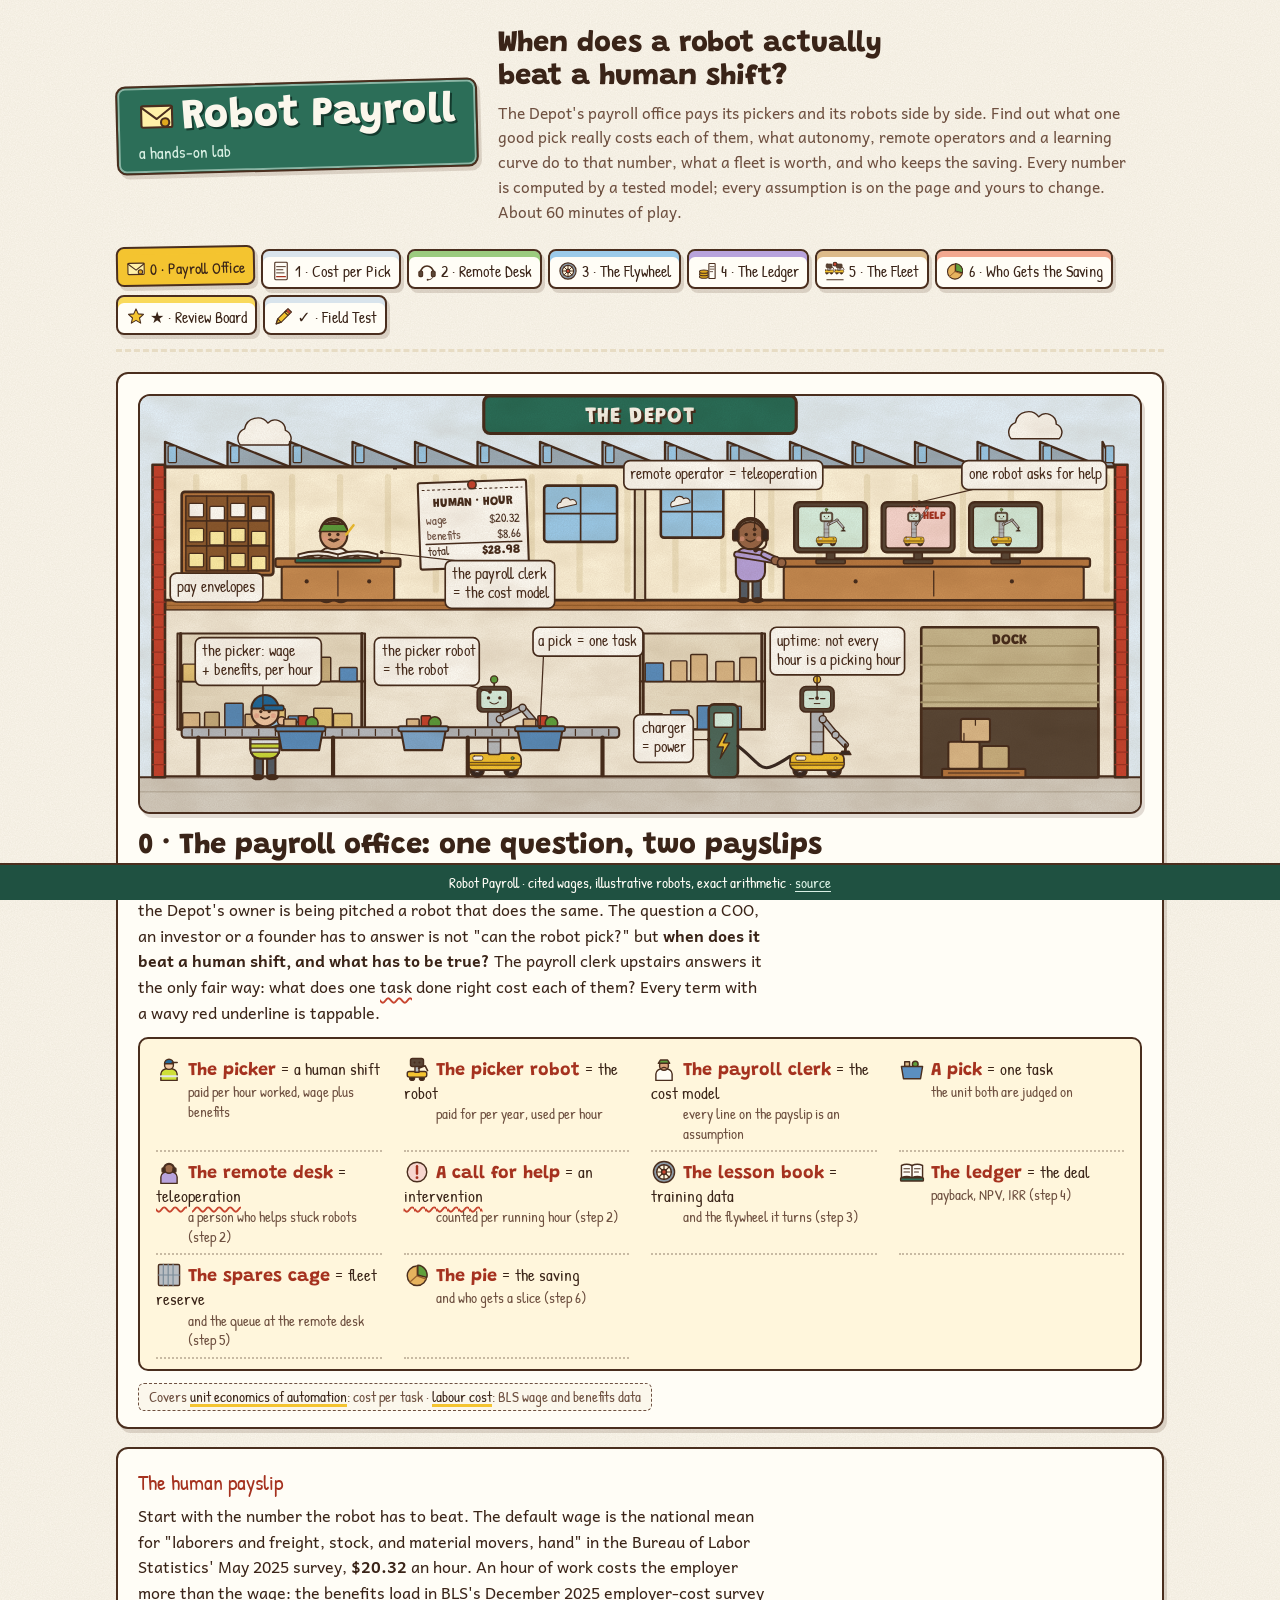
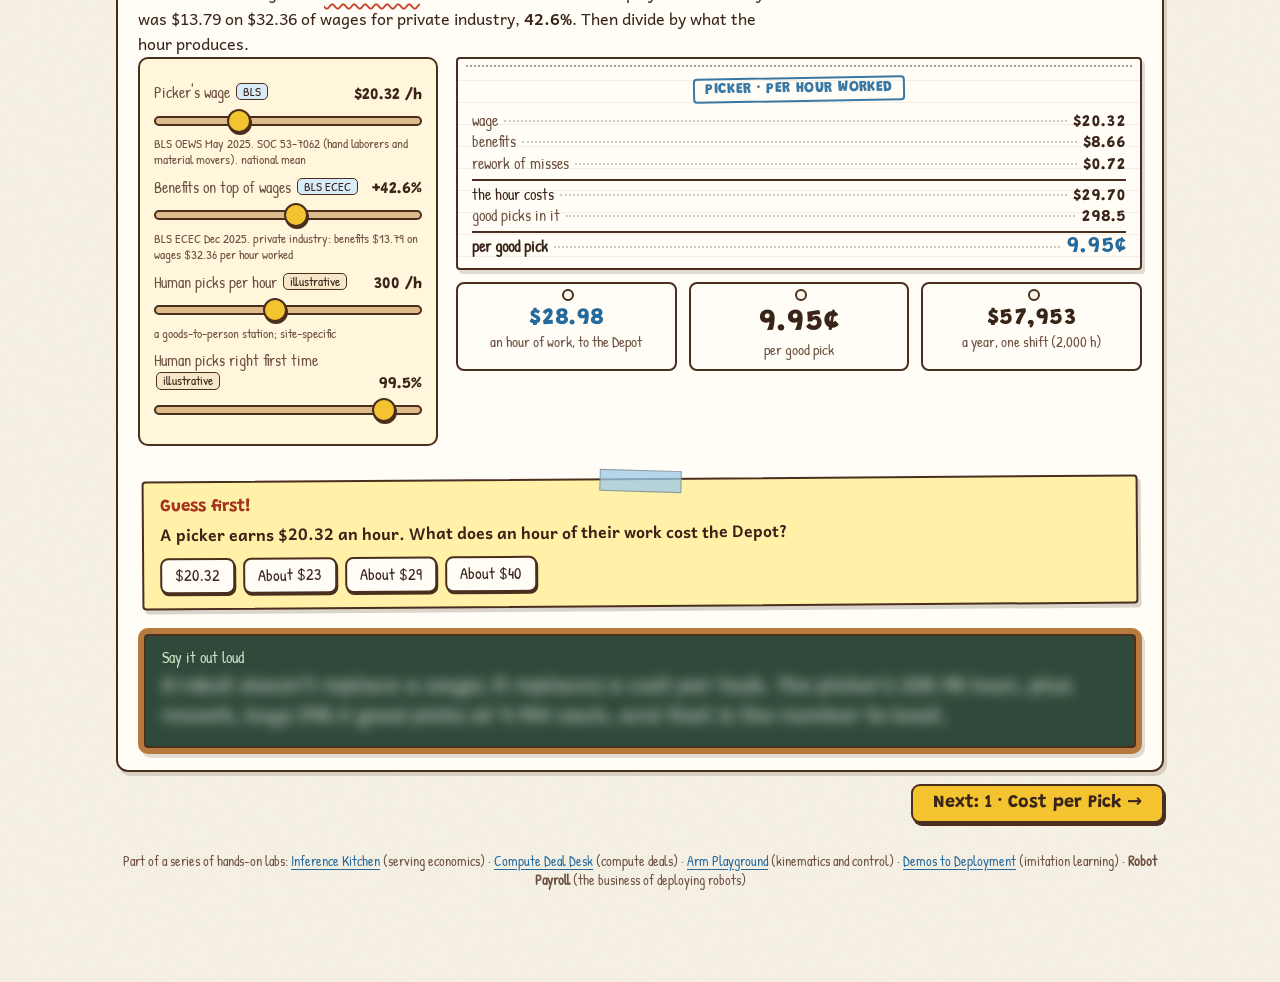
==== commit 9b19cea2: "Follow the Wet Paint rename to Demos to Deployment Co-Authored-By: Claude Opus 5.5 <noreply@anthropi" ====
--- a/robot-payroll/index.html
+++ b/robot-payroll/index.html
@@ -462,7 +462,7 @@
   </div>
 </section>
 
-<p class="series">Part of a series of hands-on labs: <a href="https://bakulbadwal.github.io/inference-kitchen/">Inference Kitchen</a> (serving economics) · <a href="https://bakulbadwal.github.io/compute-deal-desk/">Compute Deal Desk</a> (compute deals) · <a href="https://bakulbadwal.github.io/arm-playground/">Arm Playground</a> (kinematics and control) · <a href="https://bakulbadwal.github.io/arm-playground/wet-paint/">Wet Paint</a> (imitation learning) · <b>Robot Payroll</b> (the business of deploying robots)</p>
+<p class="series">Part of a series of hands-on labs: <a href="https://bakulbadwal.github.io/inference-kitchen/">Inference Kitchen</a> (serving economics) · <a href="https://bakulbadwal.github.io/compute-deal-desk/">Compute Deal Desk</a> (compute deals) · <a href="https://bakulbadwal.github.io/arm-playground/">Arm Playground</a> (kinematics and control) · <a href="https://bakulbadwal.github.io/arm-playground/demos-to-deployment/">Demos to Deployment</a> (imitation learning) · <b>Robot Payroll</b> (the business of deploying robots)</p>
 </div>
 <div id="tip" role="tooltip"></div>
 <footer>Robot Payroll · cited wages, illustrative robots, exact arithmetic · <a href="https://github.com/bakulbadwal/aistack/tree/main/robot-payroll" style="color:#D9F0E4">source</a></footer>
